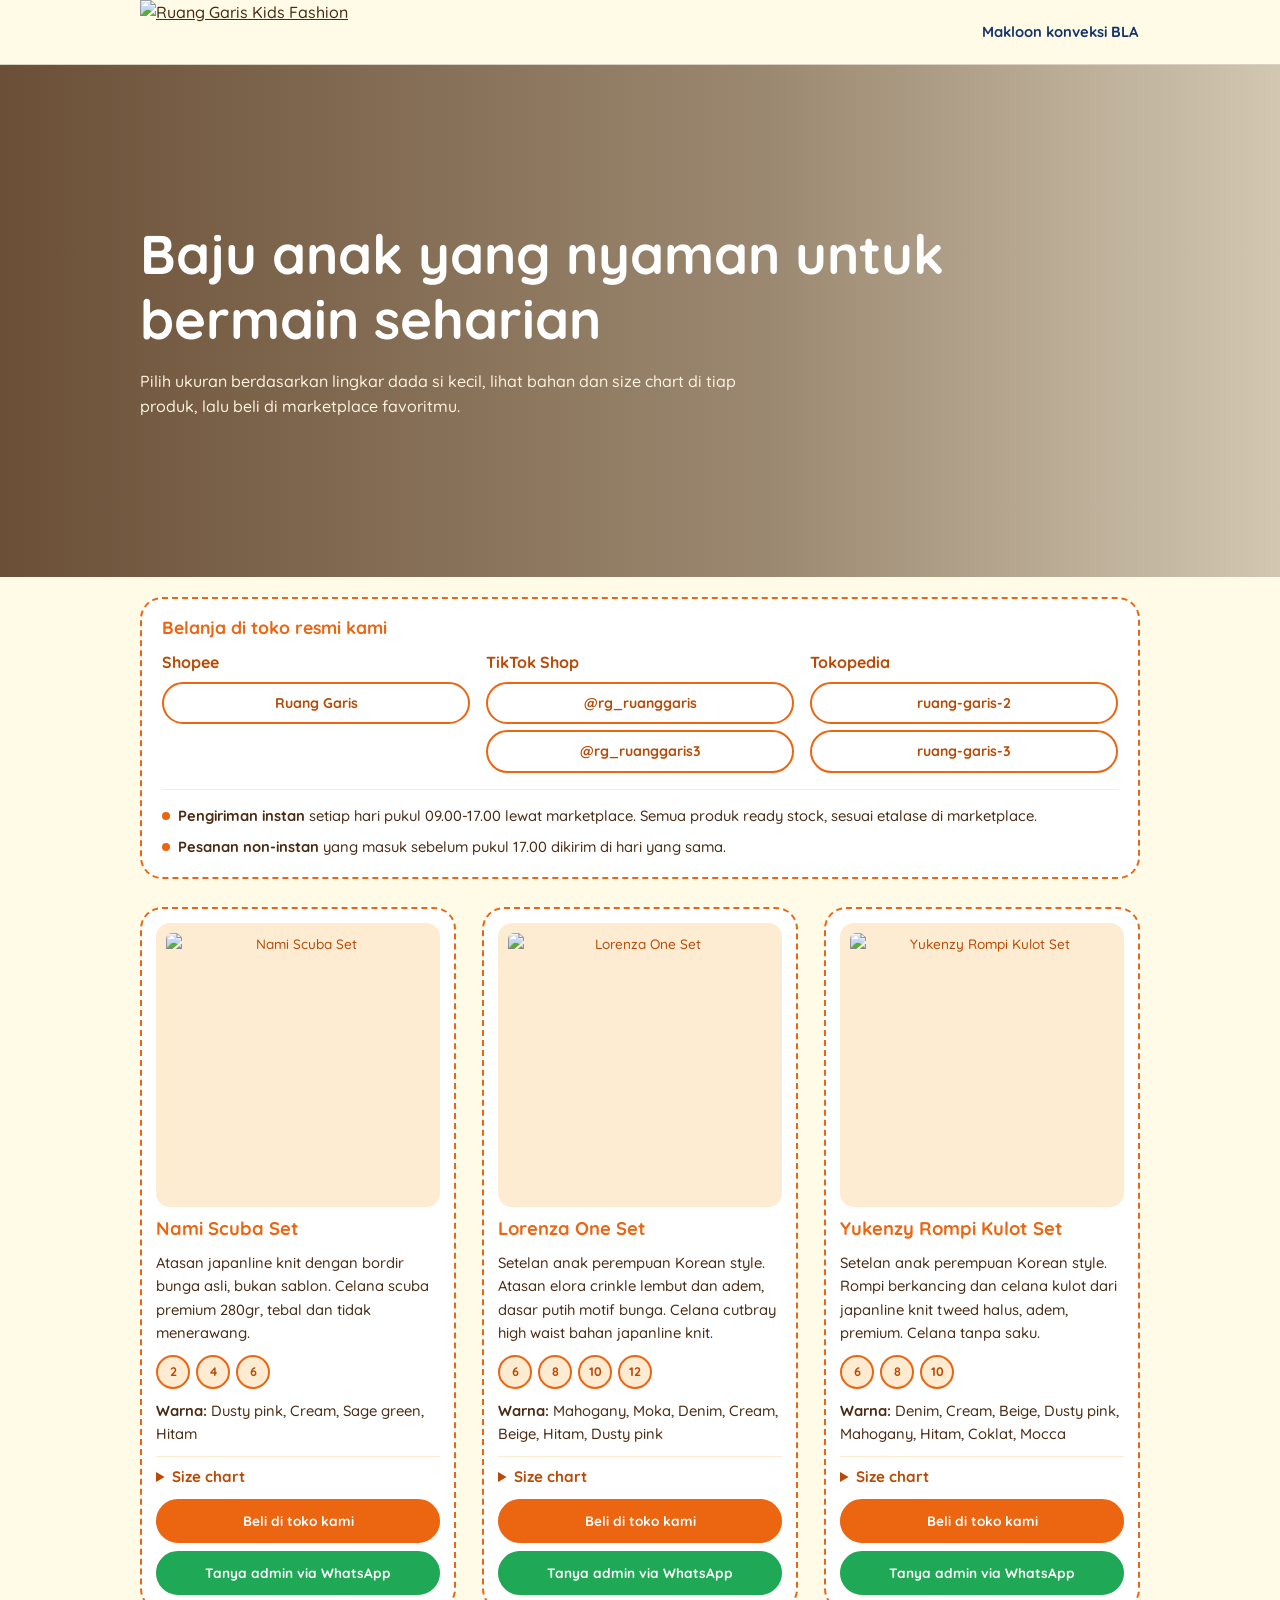
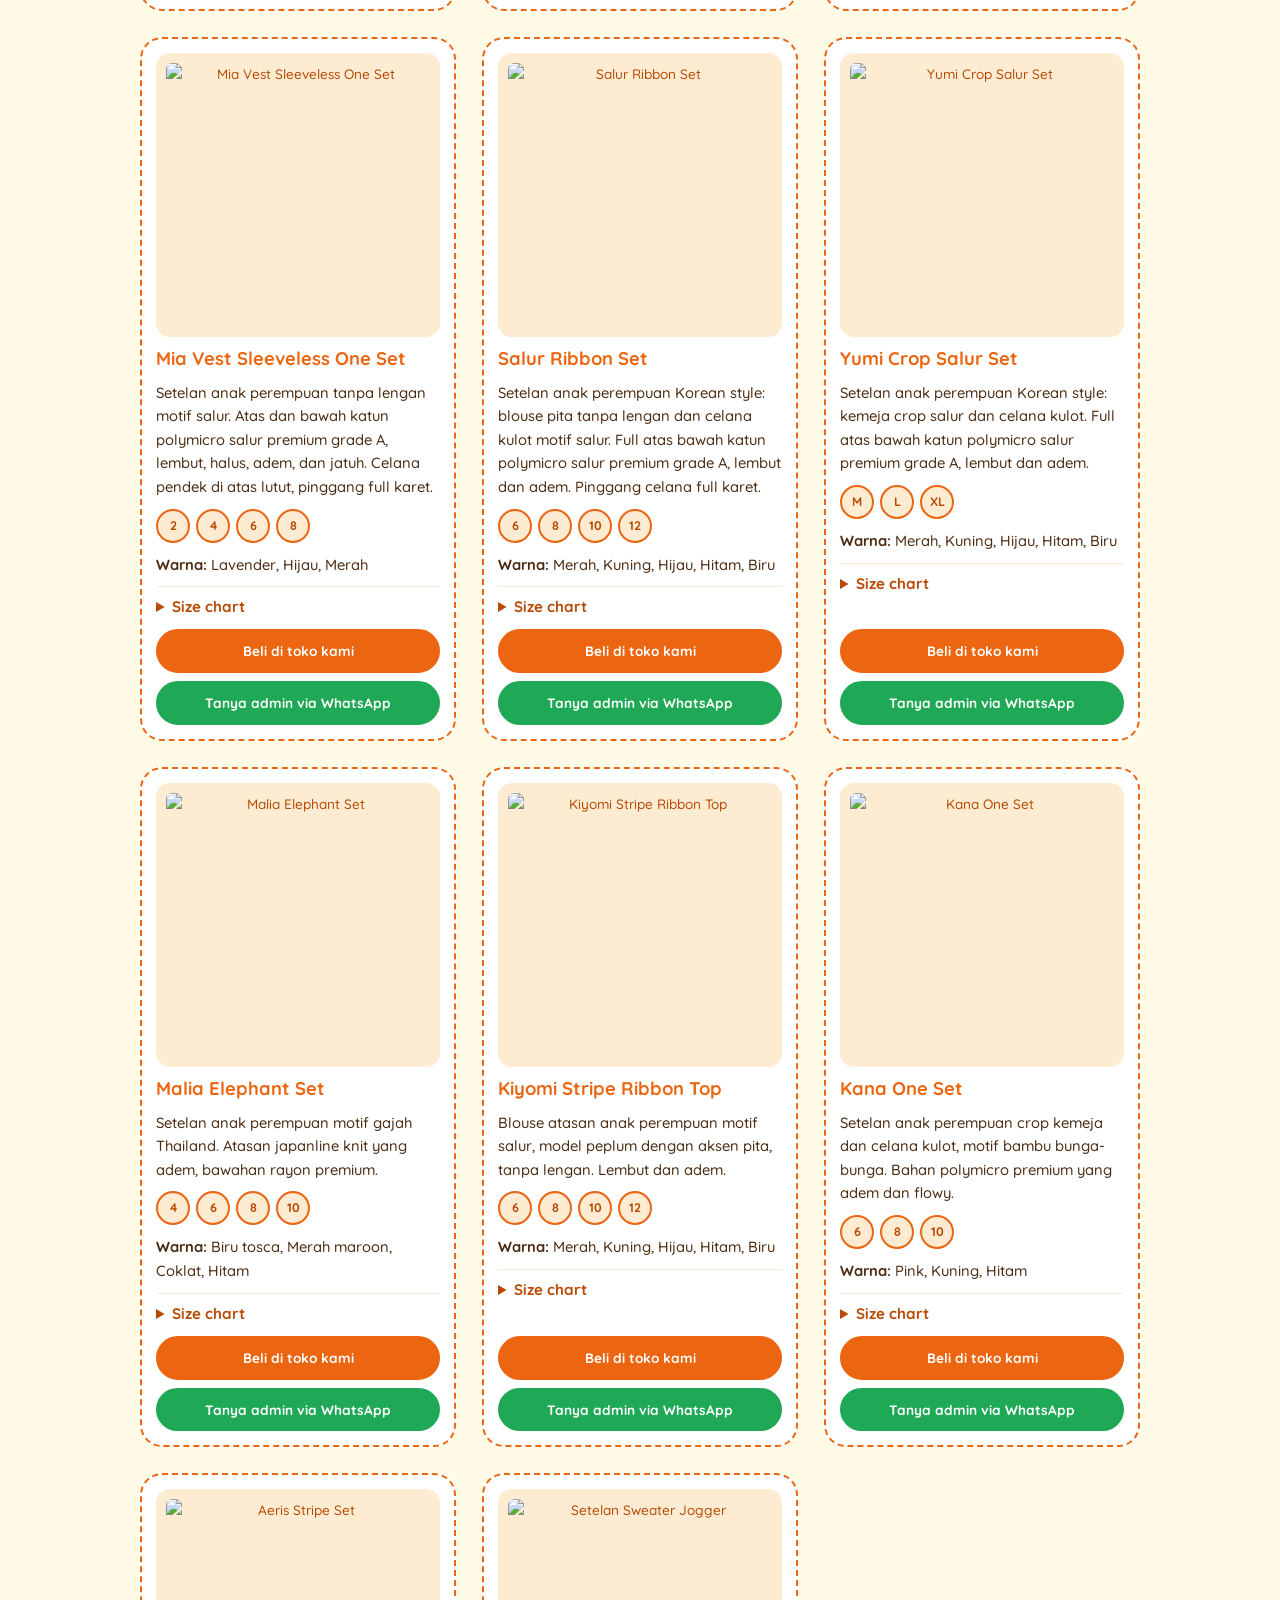
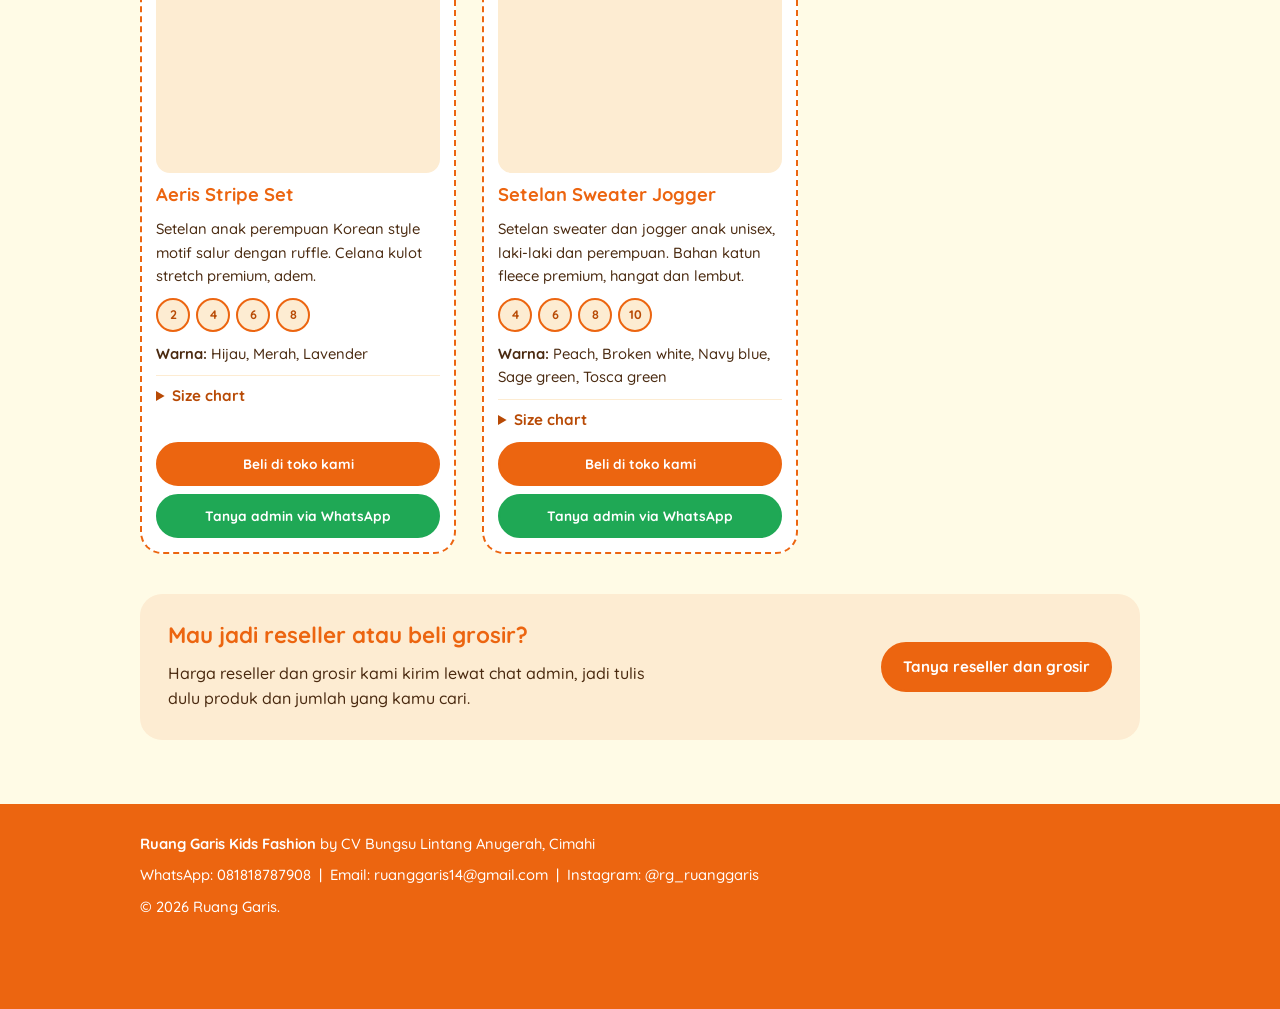
==== ruang-garis/index.html @ 7d9426df "ganti ruang-garis jadi index" ====
<!doctype html>
<html lang="id">
  <head>
    <meta charset="utf-8" />
    <meta name="viewport" content="width=device-width, initial-scale=1" />
    <script>
      document.documentElement.classList.add("js");
    </script>
    <title>Ruang Garis | Kids Fashion Cimahi</title>
    <meta
      name="description"
      content="Ruang Garis: baju anak yang nyaman dan lucu, diproduksi di konveksi sendiri di Cimahi. Beli di Shopee, TikTok Shop, dan Tokopedia."
    />
    <meta property="og:type" content="website" />
    <meta property="og:title" content="Ruang Garis | Kids Fashion Cimahi" />
    <meta
      property="og:description"
      content="Baju anak yang nyaman dan lucu, diproduksi di konveksi sendiri. Beli di Shopee, TikTok Shop, dan Tokopedia."
    />
    <meta
      property="og:image"
      content="https://GANTI-URL-SITUS/images/og-ruang-garis.jpg"
    />
    <meta
      property="og:url"
      content="https://GANTI-URL-SITUS/ruang-garis.html"
    />
    <meta name="twitter:card" content="summary_large_image" />
    <link rel="icon" href="images/logo-ruang-garis.png" type="image/png" />
    <link rel="preconnect" href="https://fonts.googleapis.com" />
    <link rel="preconnect" href="https://fonts.gstatic.com" crossorigin />
    <link
      href="https://fonts.googleapis.com/css2?family=Quicksand:wght@500;600;700&display=swap"
      rel="stylesheet"
    />
    <style>
      :root {
        --navy: #14346b;
        --line: #d9d2c4;
        --rg: #ec6510;
        --rgbg: #fffbe6;
      }
      * {
        box-sizing: border-box;
        margin: 0;
      }
      html {
        scroll-behavior: smooth;
      }
      body {
        font-family: "Quicksand", system-ui, sans-serif;
        font-weight: 500;
        color: #4a2a10;
        background: var(--rgbg);
        line-height: 1.6;
      }
      a {
        color: inherit;
      }
      .wrap {
        max-width: 1040px;
        margin: 0 auto;
        padding: 0 20px;
      }
      section {
        padding: 64px 0;
      }
      h2,
      h3 {
        line-height: 1.2;
        color: var(--navy);
      }
      h2 {
        font-size: clamp(1.5rem, 4vw, 2.1rem);
        font-weight: 800;
        margin-bottom: 12px;
      }
      h3 {
        font-size: 1.05rem;
        font-weight: 700;
      }
      p.lead {
        max-width: 60ch;
        color: #444;
      }
      .btn {
        display: inline-block;
        padding: 13px 22px;
        border-radius: 8px;
        font-weight: 700;
        text-decoration: none;
        border: 2px solid var(--rg);
        background: var(--rg);
        color: #fff;
      }
      .btn.alt {
        background: transparent;
        color: var(--navy);
        border-color: var(--navy);
      }
      .btn:focus-visible,
      a:focus-visible {
        outline: 3px solid var(--navy);
        outline-offset: 3px;
      }
      header {
        position: sticky;
        top: 0;
        z-index: 5;
        background: var(--rgbg);
        border-bottom: 1px solid var(--line);
      }
      header .wrap {
        display: flex;
        align-items: center;
        justify-content: space-between;
        gap: 12px;
        height: 64px;
      }
      header .brand {
        font-weight: 800;
        font-size: 1.2rem;
        color: var(--rg);
        text-decoration: none;
      }
      header .back {
        font-weight: 700;
        font-size: 0.92rem;
        color: var(--navy);
        text-decoration: none;
        position: relative;
        padding: 6px 2px;
        transition: color 0.2s;
      }
      header .back::after {
        content: "";
        position: absolute;
        left: 0;
        right: 0;
        bottom: 0;
        height: 3px;
        border-radius: 2px;
        background: var(--rg);
        transform: scaleX(0);
        transform-origin: left;
        transition: transform 0.2s;
      }
      header .back:hover,
      header .back:focus-visible {
        color: #b84a05;
      }
      header .back:hover::after,
      header .back:focus-visible::after {
        transform: scaleX(1);
      }
      header .back:active {
        color: var(--rg);
      }
      header img {
        height: 64px;
        display: block;
      }
      #ruang-garis h1 {
        color: var(--rg);
        font-size: clamp(2rem, 6vw, 3.4rem);
        font-weight: 800;
        line-height: 1.2;
        margin-bottom: 16px;
      }
      footer {
        background: var(--rg);
        color: #fff;
        padding: 28px 0 90px;
        font-size: 0.92rem;
      }
      footer a {
        color: #fff;
        text-decoration: none;
      }
      @media (prefers-reduced-motion: reduce) {
        html {
          scroll-behavior: auto;
        }
      }
      #ruang-garis {
        background: var(--rgbg);
        color: #4a2a10;
        font-family: "Quicksand", system-ui, sans-serif;
        font-weight: 500;
        --rgd: #b84a05;
        --soft: #fdecd2;
      }
      #ruang-garis h2 {
        color: var(--rg);
      }
      #ruang-garis .top {
        display: flex;
        align-items: center;
        gap: 20px;
        flex-wrap: wrap;
      }
      #ruang-garis .top img {
        height: 84px;
        border-radius: 12px;
      }
      #ruang-garis .lead {
        color: #4a2a10;
      }
      #ruang-garis .btn {
        border-radius: 999px;
        background: var(--rg);
        border-color: var(--rg);
        color: #fff;
        cursor: pointer;
        font-family: inherit;
        font-size: 0.95rem;
        padding: 11px 20px;
      }
      #ruang-garis .btn.alt {
        background: transparent;
        color: var(--rgd);
      }
      #ruang-garis .grid {
        display: grid;
        grid-template-columns: repeat(auto-fill, minmax(270px, 1fr));
        gap: 26px;
        padding: 28px 0 40px;
      }
      #ruang-garis .card {
        background: #fff;
        border: 2px dashed var(--rg);
        border-radius: 22px;
        padding: 14px;
        display: flex;
        flex-direction: column;
        gap: 10px;
      }
      #ruang-garis .ph {
        aspect-ratio: 1/1;
        border-radius: 14px;
        background: var(--soft);
        border: 0;
        display: grid;
        place-items: center;
        text-align: center;
        color: var(--rgd);
        font-size: 0.85rem;
        padding: 10px;
        overflow: hidden;
      }
      #ruang-garis .ph img {
        width: 100%;
        height: 100%;
        object-fit: cover;
        border-radius: 6px;
      }
      #ruang-garis .card h2 {
        font-size: 1.15rem;
        margin: 0;
        line-height: 1.3;
        font-weight: 700;
      }
      #ruang-garis .meta {
        font-size: 0.92rem;
      }
      #ruang-garis .chips {
        display: flex;
        gap: 6px;
        flex-wrap: wrap;
      }
      #ruang-garis .chips span {
        width: 34px;
        height: 34px;
        border-radius: 50%;
        background: var(--soft);
        border: 2px solid var(--rg);
        display: grid;
        place-items: center;
        font-size: 0.78rem;
        font-weight: 700;
        color: var(--rgd);
      }
      #ruang-garis details {
        border-top: 1px solid var(--soft);
        padding-top: 8px;
      }
      #ruang-garis summary {
        cursor: pointer;
        font-weight: 700;
        color: var(--rgd);
        font-size: 0.95rem;
      }
      #ruang-garis summary:focus-visible {
        outline: 3px solid var(--navy);
        outline-offset: 3px;
      }
      #ruang-garis table {
        width: 100%;
        border-collapse: collapse;
        margin-top: 8px;
        font-size: 0.88rem;
      }
      #ruang-garis th,
      #ruang-garis td {
        padding: 5px 6px;
        text-align: left;
        border-bottom: 1px solid var(--soft);
      }
      #ruang-garis th {
        color: var(--rgd);
      }
      #ruang-garis .tip {
        font-size: 0.82rem;
        margin-top: 6px;
      }
      #ruang-garis table {
        font-size: 0.78rem;
      }
      #ruang-garis th,
      #ruang-garis td {
        padding: 4px 3px;
      }
      #ruang-garis .szimg {
        width: 100%;
        height: auto;
        border-radius: 8px;
        margin-top: 8px;
        display: block;
      }
      #ruang-garis .buy {
        display: grid;
        grid-template-columns: 1fr 1fr;
        gap: 8px;
        margin-top: 10px;
      }
      #ruang-garis .buy .btn {
        text-align: center;
        padding: 9px 6px;
        font-size: 0.85rem;
      }
      #ruang-garis .buy .btn.wa-btn {
        grid-column: 1/-1;
        background: #1fa855;
        border-color: #1fa855;
        color: #fff;
      }
      #ruang-garis .card > details.b {
        border: 0;
        padding: 0;
        margin-top: auto;
      }
      #ruang-garis .card > details.b > summary {
        list-style: none;
        text-align: center;
        background: var(--rg);
        color: #fff;
        border-radius: 999px;
        padding: 11px;
        font-size: 1rem;
      }
      #ruang-garis .card > details.b > summary::-webkit-details-marker {
        display: none;
      }
      #ruang-garis .stores {
        background: #fff;
        border: 2px dashed var(--rg);
        border-radius: 22px;
        padding: 18px 20px;
        margin-top: 0;
        scroll-margin-top: 80px;
        animation: rise 0.7s 0.24s cubic-bezier(0.2, 0.7, 0.2, 1) both;
      }
      #ruang-garis .stores h3 {
        color: var(--rg);
        font-size: 1.1rem;
        margin-bottom: 12px;
      }
      #ruang-garis .storegrid {
        display: grid;
        grid-template-columns: repeat(auto-fit, minmax(200px, 1fr));
        gap: 16px;
      }
      #ruang-garis .store b {
        display: flex;
        align-items: center;
        gap: 8px;
        color: var(--rgd);
      }
      #ruang-garis .store img {
        height: 22px;
      }
      #ruang-garis .store a {
        display: block;
        margin-top: 6px;
        text-decoration: none;
        padding: 8px 12px;
        border: 2px solid var(--rg);
        border-radius: 999px;
        font-size: 0.88rem;
        font-weight: 700;
        color: var(--rgd);
        text-align: center;
      }
      #ruang-garis .ship {
        list-style: none;
        padding: 14px 0 0;
        margin: 16px 0 0;
        border-top: 1px solid var(--soft);
        display: grid;
        gap: 8px;
        font-size: 0.92rem;
      }
      #ruang-garis .ship li {
        padding-left: 16px;
        position: relative;
      }
      #ruang-garis .ship li::before {
        content: "";
        position: absolute;
        left: 0;
        top: 0.55em;
        width: 8px;
        height: 8px;
        border-radius: 50%;
        background: var(--rg);
      }
      #ruang-garis .buy {
        margin-top: auto;
      }
      #ruang-garis .reseller {
        background: var(--soft);
        border-radius: 22px;
        padding: 28px;
        display: flex;
        gap: 20px;
        align-items: center;
        justify-content: space-between;
        flex-wrap: wrap;
      }
      #ruang-garis .reseller h2 {
        font-size: 1.4rem;
      }
      #ruang-garis .reseller p {
        max-width: 50ch;
      }
      .js .reveal {
        opacity: 0;
        transform: translateY(26px);
        transition:
          opacity 0.65s ease,
          transform 0.65s cubic-bezier(0.2, 0.7, 0.2, 1);
      }
      .js .reveal.in {
        opacity: 1;
        transform: none;
      }
      @keyframes rise {
        from {
          opacity: 0;
          transform: translateY(22px);
        }
        to {
          opacity: 1;
          transform: none;
        }
      }
      @media (prefers-reduced-motion: reduce) {
        *,
        *::before,
        *::after {
          animation: none !important;
          transition: none !important;
        }
        .js .reveal {
          opacity: 1 !important;
          transform: none !important;
        }
      }
      /* ===== Animasi ===== */
      #ruang-garis h1,
      #ruang-garis .lead {
        animation: rise 0.7s cubic-bezier(0.2, 0.7, 0.2, 1) both;
      }
      #ruang-garis .lead {
        animation-delay: 0.12s;
      }
      #ruang-garis .card {
        transition:
          transform 0.25s ease,
          box-shadow 0.25s ease;
      }
      #ruang-garis .card:hover {
        transform: translateY(-6px) rotate(-0.6deg);
        box-shadow: 0 12px 24px rgba(236, 101, 16, 0.18);
      }
      #ruang-garis .ph img {
        transition: transform 0.4s ease;
      }
      #ruang-garis .card:hover .ph img {
        transform: scale(1.06);
      }
      #ruang-garis .chips span {
        transition: transform 0.2s ease;
      }
      #ruang-garis .chips span:hover {
        transform: scale(1.18) rotate(-6deg);
      }
      #ruang-garis .btn {
        transition:
          transform 0.2s ease,
          box-shadow 0.2s ease;
      }
      #ruang-garis .btn:hover {
        transform: translateY(-2px);
        box-shadow: 0 6px 14px rgba(236, 101, 16, 0.25);
      }
      #ruang-garis .store a {
        transition:
          background 0.2s,
          color 0.2s,
          transform 0.2s;
      }
      #ruang-garis .store a:hover {
        background: var(--rgd);
        border-color: var(--rgd);
        color: #fff;
        transform: translateY(-2px);
      }
      /* ===== Hero dengan foto latar ===== */
      .rg-hero {
        position: relative;
        isolation: isolate;
        display: flex;
        align-items: center;
        min-height: clamp(340px, 40vw, 600px);
        padding: 72px 0;
        background: url("images/hero-3.jpg") center 40% / cover no-repeat;
      }
      .rg-hero .wrap {
        width: 100%;
      }
      .rg-hero::before {
        content: "";
        position: absolute;
        inset: 0;
        z-index: -1;
        background: linear-gradient(
          90deg,
          rgba(74, 42, 16, 0.82) 0%,
          rgba(74, 42, 16, 0.55) 60%,
          rgba(74, 42, 16, 0.25) 100%
        );
      }
      .rg-hero h1 {
        color: #fff;
        font-size: clamp(2rem, 6vw, 3.4rem);
        font-weight: 800;
        line-height: 1.2;
        margin-bottom: 16px;
        animation: rise 0.7s cubic-bezier(0.2, 0.7, 0.2, 1) both;
      }
      .rg-hero .lead {
        color: #fff2e0;
        animation: rise 0.7s 0.12s cubic-bezier(0.2, 0.7, 0.2, 1) both;
      }
      #ruang-garis {
        padding-top: 20px;
      }
      .deco {
        z-index: 1;
      }
      @media (max-width: 700px) {
        .rg-hero {
          min-height: 300px;
          padding: 56px 0;
        }
        .rg-hero::before {
          background: rgba(74, 42, 16, 0.68);
        }
      }
    </style>
  </head>
  <body>
    <header>
      <div class="wrap">
        <a href="#top"
          ><img
            src="images/logo-ruang-garis.png"
            alt="Ruang Garis Kids Fashion"
        /></a>
        <a class="back" href="index.html">Makloon konveksi BLA</a>
      </div>
    </header>

    <main id="top">
      <section class="rg-hero">
        <div class="wrap">
          <h1>Baju anak yang nyaman untuk bermain seharian</h1>
          <p class="lead">
            Pilih ukuran berdasarkan lingkar dada si kecil, lihat bahan dan size
            chart di tiap produk, lalu beli di marketplace favoritmu.
          </p>
        </div>
      </section>
      <section id="ruang-garis">
        <div class="wrap">
          <div class="stores" id="toko">
            <h3>Belanja di toko resmi kami</h3>
            <div class="storegrid" id="storegrid"></div>
            <ul class="ship">
              <li>
                <b>Pengiriman instan</b> setiap hari pukul 09.00-17.00 lewat
                marketplace. Semua produk ready stock, sesuai etalase di
                marketplace.
              </li>
              <li>
                <b>Pesanan non-instan</b> yang masuk sebelum pukul 17.00 dikirim
                di hari yang sama.
              </li>
            </ul>
          </div>
          <div class="grid" id="grid"></div>
          <div class="reseller">
            <div>
              <h2>Mau jadi reseller atau beli grosir?</h2>
              <p>
                Harga reseller dan grosir kami kirim lewat chat admin, jadi
                tulis dulu produk dan jumlah yang kamu cari.
              </p>
            </div>
            <a class="btn" data-wa="reseller" href="#"
              >Tanya reseller dan grosir</a
            >
          </div>
        </div>
      </section>
    </main>

    <footer>
      <div class="wrap">
        <p>
          <b>Ruang Garis Kids Fashion</b> by CV Bungsu Lintang Anugerah, Cimahi
        </p>
        <p style="margin-top: 8px">
          WhatsApp: <a data-wa="rg" href="#">081818787908</a> &nbsp;|&nbsp;
          Email:
          <a href="mailto:ruanggaris14@gmail.com">ruanggaris14@gmail.com</a>
          &nbsp;|&nbsp; Instagram:
          <a href="http://instagram.com/rg_ruanggaris">@rg_ruanggaris</a>
        </p>
        <p style="margin-top: 8px">&copy; 2026 Ruang Garis.</p>
      </div>
    </footer>

    <script>
      /* ===== PENGATURAN: ubah di sini saja ===== */
      var NOMOR = "6281818787908";
      var PESAN = {
        rg: "Halo admin Ruang Garis, saya mau tanya produk.\nNama produk: \nUkuran / usia anak: ",
        reseller:
          "Halo admin Ruang Garis, saya tertarik jadi reseller / beli grosir.\nProduk yang dicari: \nPerkiraan jumlah: ",
      };
      var PLATFORM = [
        /* urutan tombol beli; label boleh diganti */ ["shopee", "Shopee"],
        ["tiktok1", "TikTok 1"],
        ["tiktok2", "TikTok 2"],
        ["tokopedia1", "Tokopedia 1"],
        ["tokopedia2", "Tokopedia 2"],
      ];
      var TOKO = {
        /* link toko, dipakai kalau link produk kosong */
        shopee: "https://shopee.co.id/ruanggaris",
        tiktok1: "https://www.tiktok.com/@rg_ruanggaris",
        tiktok2: "https://www.tiktok.com/@rg_ruanggaris3",
        tokopedia1: "https://www.tokopedia.com/ruang-garis-2",
        tokopedia2: "https://www.tokopedia.com/ruang-garis-3",
      };

      /* Size chart contoh. Ganti XX dengan ukuran asli. Satu produk bisa punya size chart sendiri. */
      var H_SET = ["Size", "L. Dada", "P. Badan", "P. Celana", "Est. Usia"];
      var H_ATAS = ["Size", "L. Dada", "P. Badan", "Est. Usia"];
      var H_SWEATER = ["Size", "L. Dada", "P. Badan"];
      var H_JOGER = ["Size", "L. Pinggang", "P. Celana"];
      /* Satuan cm. Tanda CEK = angka perlu dicocokkan lagi dengan gambar size chart asli. */
      var C = {
        salur: {
          head: H_SET,
          rows: [
            ["6", 72, 46, 65, "5-6 th"],
            ["8", 84, 51, 69, "7-8 th"],
            ["10", 87, 52, 70, "9-10 th"],
            ["12", 90, 54, 72, "11-12 th"],
          ],
        },
        kiyomi: {
          head: H_ATAS,
          rows: [
            ["6", 68, 45, "5-6 th"],
            ["8", 80, 50, "7-8 th"],
            ["10", 84, 55, "9-10 th"],
            ["12", 88, 58, "11-12 th"],
          ],
        },
        aeris: {
          head: H_SET,
          rows: [
            ["2", 58, 39, 45, "2-3 th"],
            ["4", 64, 43, 48, "3-4 th"],
            ["6", 72, 47, 54, "5-6 th"],
            ["8", 72, 51, 78, "7-8 th"],
          ],
        } /* CEK size 8 */,
        lorenza: {
          head: H_SET,
          rows: [
            ["6", 74, 38, 64, "5-6 th"],
            ["8", 76, 41, 66, "7-8 th"],
            ["10", 78, 43, 68, "9-10 th"],
            ["12", 80, 47, 70, "11-12 th"],
          ],
        },
        malia: {
          head: H_SET,
          rows: [
            ["4", 58, 26, 52, "3-4 th"],
            ["6", 62, 30, 58, "4-6 th"],
            ["8", 66, 34, 70, "7-8 th"],
            ["10", 70, 35, 73, "9-10 th"],
          ],
        },
        mia: {
          head: H_SET,
          rows: [
            ["2", 68, 39, 23, "2-3 th"],
            ["4", 70, 40, 24, "3-4 th"],
            ["6", 74, 42, 25, "4-6 th"],
            ["8", 78, 44, 26, "7-8 th"],
          ],
        },
        nami: {
          head: H_SET,
          rows: [
            ["2", 32, 40, 30, "2-3 th"],
            ["4", 34, 44, 33, "3-4 th"],
            ["6", 36, 48, 36, "5-6 th"],
          ],
        } /* CEK: lebar dada atau lingkar? */,
        yukenzy: {
          head: H_SET,
          rows: [
            ["6", 70, 41, 59, "5-6 th"],
            ["8", 80, 51, 71, "7-8 th"],
            ["10", 86, 53, 75, "9-10 th"],
          ],
        },
        yumi: {
          head: H_SET,
          rows: [
            ["M", 35, 36, 55, "5-6 th"],
            ["L", 38, 40, 60, "7-8 th"],
            ["XL", 40, 42, 65, "9-10 th"],
          ],
        } /* CEK: lebar dada atau lingkar? */,
        kana: {
          head: H_SET,
          rows: [
            ["6", 66, 30, 57, "5-6 th"],
            ["8", 72, 35, 71, "7-8 th"],
            ["10", 74, 36, 74, "9-10 th"],
          ],
        },
        sweater: {
          head: H_SWEATER,
          rows: [
            ["4", 80, 48],
            ["6", 85, 50],
            ["8", 91, 54],
            ["10", 94, 58],
          ],
        },
        joger: {
          head: H_JOGER,
          rows: [
            ["4", 46, 59],
            ["6", 50, 63],
            ["8", 54, 67],
            ["10", 59, 73],
          ],
        },
      };

      /* ===== DAFTAR PRODUK: tambah/hapus blok {…} ===== */
      var PRODUK = [
        {
          nama: "Nami Scuba Set",
          bahan:
            "Atasan japanline knit dengan bordir bunga asli, bukan sablon. Celana scuba premium 280gr, tebal dan tidak menerawang.",
          warna: ["Dusty pink", "Cream", "Sage green", "Hitam"],
          chart: C.nami,
          foto: "images/katalog/nami.jpg",
          link: {},
        },
        {
          nama: "Lorenza One Set",
          bahan:
            "Setelan anak perempuan Korean style. Atasan elora crinkle lembut dan adem, dasar putih motif bunga. Celana cutbray high waist bahan japanline knit.",
          warna: [
            "Mahogany",
            "Moka",
            "Denim",
            "Cream",
            "Beige",
            "Hitam",
            "Dusty pink",
          ],
          chart: C.lorenza,
          foto: "images/katalog/lorenza.jpg",
          link: {},
        },
        {
          nama: "Yukenzy Rompi Kulot Set",
          bahan:
            "Setelan anak perempuan Korean style. Rompi berkancing dan celana kulot dari japanline knit tweed halus, adem, premium. Celana tanpa saku.",
          warna: [
            "Denim",
            "Cream",
            "Beige",
            "Dusty pink",
            "Mahogany",
            "Hitam",
            "Coklat",
            "Mocca",
          ],
          chart: C.yukenzy,
          foto: "images/katalog/yukenzy.jpg",
          link: {},
        },
        {
          nama: "Mia Vest Sleeveless One Set",
          bahan:
            "Setelan anak perempuan tanpa lengan motif salur. Atas dan bawah katun polymicro salur premium grade A, lembut, halus, adem, dan jatuh. Celana pendek di atas lutut, pinggang full karet.",
          warna: ["Lavender", "Hijau", "Merah"],
          chart: C.mia,
          foto: "images/katalog/mia.jpg",
          link: {},
        },
        {
          nama: "Salur Ribbon Set",
          bahan:
            "Setelan anak perempuan Korean style: blouse pita tanpa lengan dan celana kulot motif salur. Full atas bawah katun polymicro salur premium grade A, lembut dan adem. Pinggang celana full karet.",
          warna: ["Merah", "Kuning", "Hijau", "Hitam", "Biru"],
          chart: C.salur,
          foto: "images/katalog/salurribbonset.jpg",
          link: {},
        },
        {
          nama: "Yumi Crop Salur Set",
          bahan:
            "Setelan anak perempuan Korean style: kemeja crop salur dan celana kulot. Full atas bawah katun polymicro salur premium grade A, lembut dan adem.",
          warna: ["Merah", "Kuning", "Hijau", "Hitam", "Biru"],
          chart: C.yumi,
          foto: "images/katalog/yumi.jpg",
          link: {},
        },
        {
          nama: "Malia Elephant Set",
          bahan:
            "Setelan anak perempuan motif gajah Thailand. Atasan japanline knit yang adem, bawahan rayon premium.",
          warna: ["Biru tosca", "Merah maroon", "Coklat", "Hitam"],
          chart: C.malia,
          foto: "images/katalog/malia.jpg",
          link: {},
        },
        {
          nama: "Kiyomi Stripe Ribbon Top",
          bahan:
            "Blouse atasan anak perempuan motif salur, model peplum dengan aksen pita, tanpa lengan. Lembut dan adem.",
          warna: ["Merah", "Kuning", "Hijau", "Hitam", "Biru"],
          chart: C.kiyomi,
          foto: "images/katalog/kiyomi.jpg",
          link: {},
        },
        {
          nama: "Kana One Set",
          bahan:
            "Setelan anak perempuan crop kemeja dan celana kulot, motif bambu bunga-bunga. Bahan polymicro premium yang adem dan flowy.",
          warna: ["Pink", "Kuning", "Hitam"],
          chart: C.kana,
          foto: "images/katalog/kana.jpg",
          link: {},
        },
        {
          nama: "Aeris Stripe Set",
          bahan:
            "Setelan anak perempuan Korean style motif salur dengan ruffle. Celana kulot stretch premium, adem.",
          warna: ["Hijau", "Merah", "Lavender"],
          chart: C.aeris,
          foto: "images/katalog/aeris.jpg",
          link: {},
        },
        {
          nama: "Setelan Sweater Jogger",
          bahan:
            "Setelan sweater dan jogger anak unisex, laki-laki dan perempuan. Bahan katun fleece premium, hangat dan lembut.",
          warna: [
            "Peach",
            "Broken white",
            "Navy blue",
            "Sage green",
            "Tosca green",
          ],
          charts: [
            Object.assign({ judul: "Sweater" }, C.sweater),
            Object.assign({ judul: "Joger" }, C.joger),
          ],
          foto: "images/katalog/sweater.jpg",
          link: {},
        },
        /* Contoh isian lain: warna:["A","B"], foto:"images/nama.jpg", chartImg:"images/size-nama.jpg" (kalau pakai gambar, chart tidak wajib), link:{shopee:"https://..."} */
      ];
      /* ========================================= */

      function waUrl(k) {
        return (
          "https://wa.me/" + NOMOR + "?text=" + encodeURIComponent(PESAN[k])
        );
      }
      function esc(s) {
        return String(s).replace(/[&<>"]/g, function (c) {
          return { "&": "&amp;", "<": "&lt;", ">": "&gt;", '"': "&quot;" }[c];
        });
      }
      function tabel(c) {
        return (
          "<table><tr>" +
          c.head
            .map(function (h) {
              return "<th>" + esc(h) + "</th>";
            })
            .join("") +
          "</tr>" +
          c.rows
            .map(function (r) {
              return (
                "<tr>" +
                r
                  .map(function (x) {
                    return "<td>" + esc(x) + "</td>";
                  })
                  .join("") +
                "</tr>"
              );
            })
            .join("") +
          "</table>"
        );
      }
      var html = PRODUK.map(function (p) {
        var foto = p.foto
          ? '<img src="' +
            esc(p.foto) +
            '" alt="' +
            esc(p.nama) +
            '" loading="lazy">'
          : "Foto " + esc(p.nama);
        var cc = p.chart || (p.charts && p.charts[0]);
        var uk =
          p.ukuran ||
          (cc
            ? cc.rows.map(function (r) {
                return r[0];
              })
            : []);
        var chips = uk
          .map(function (u) {
            return "<span>" + esc(u) + "</span>";
          })
          .join("");
        var warna =
          p.warna && p.warna.length
            ? '<p class="meta"><b>Warna:</b> ' +
              p.warna.map(esc).join(", ") +
              "</p>"
            : "";
        var chartHtml = p.chartImg
          ? '<img class="szimg" src="' +
            esc(p.chartImg) +
            '" alt="Size chart ' +
            esc(p.nama) +
            '" loading="lazy">'
          : p.charts
            ? p.charts
                .map(function (c) {
                  return (
                    '<p class="tip"><b>' + esc(c.judul) + "</b></p>" + tabel(c)
                  );
                })
                .join("")
            : tabel(p.chart);
        var tombol = PLATFORM.map(function (pl) {
          var u = p.link[pl[0]];
          return u
            ? '<a class="btn alt" target="_blank" rel="noopener" href="' +
                esc(u) +
                '">' +
                esc(pl[1]) +
                "</a>"
            : "";
        }).join("");
        if (!tombol)
          tombol =
            '<a class="btn" href="#toko" style="grid-column:1/-1">Beli di toko kami</a>';
        tombol +=
          '<a class="btn wa-btn" target="_blank" rel="noopener" href="' +
          waUrl("rg") +
          '">Tanya admin via WhatsApp</a>';
        return (
          '<article class="card">' +
          '<div class="ph">' +
          foto +
          "</div>" +
          "<h2>" +
          esc(p.nama) +
          "</h2>" +
          '<p class="meta">' +
          esc(p.bahan) +
          "</p>" +
          '<div class="chips" aria-label="Ukuran tersedia">' +
          chips +
          "</div>" +
          warna +
          "<details><summary>Size chart</summary>" +
          chartHtml +
          '<p class="tip">Semua ukuran dalam cm. Usia hanya perkiraan. Ukur lingkar dada anak, lalu pilih ukuran yang sama atau sedikit lebih besar.</p></details>' +
          '<div class="buy">' +
          tombol +
          "</div>" +
          "</article>"
        );
      }).join("");
      document.getElementById("grid").innerHTML = html;

      /* Strip toko di atas katalog. Logo opsional: taruh images/shopee.jpg, tiktok.png, tokopedia.png */
      var GRUP = [
        ["Shopee", "shopee", ["shopee"]],
        ["TikTok Shop", "tiktok", ["tiktok1", "tiktok2"]],
        ["Tokopedia", "tokopedia", ["tokopedia1", "tokopedia2"]],
      ];
      var NAMA = {
        shopee: "Ruang Garis",
        tiktok1: "@rg_ruanggaris",
        tiktok2: "@rg_ruanggaris3",
        tokopedia1: "ruang-garis-2",
        tokopedia2: "ruang-garis-3",
      };
      document.getElementById("storegrid").innerHTML = GRUP.map(function (g) {
        return (
          '<div class="store"><b><img src="images/' +
          g[1] +
          '.png" alt="" onerror="this.remove()">' +
          g[0] +
          "</b>" +
          g[2]
            .map(function (k) {
              return (
                '<a target="_blank" rel="noopener" href="' +
                esc(TOKO[k]) +
                '">' +
                esc(NAMA[k]) +
                "</a>"
              );
            })
            .join("") +
          "</div>"
        );
      }).join("");

      document.querySelectorAll("[data-wa]").forEach(function (el) {
        el.href = waUrl(el.dataset.wa);
        el.target = "_blank";
        el.rel = "noopener";
      });
      /* ===== Animasi muncul saat di-scroll ===== */
      (function () {
        var sel = "#ruang-garis .card, #ruang-garis .reseller";
        if (!("IntersectionObserver" in window)) return;
        var io = new IntersectionObserver(
          function (entries) {
            entries.forEach(function (e) {
              if (!e.isIntersecting) return;
              var el = e.target;
              el.classList.add("in");
              io.unobserve(el);
              setTimeout(function () {
                el.classList.remove("reveal", "in");
                el.style.transitionDelay = "";
              }, 1200);
            });
          },
          { threshold: 0.12 },
        );
        document.querySelectorAll(sel).forEach(function (el, i) {
          el.classList.add("reveal");
          el.style.transitionDelay = (i % 3) * 90 + "ms";
          io.observe(el);
        });
      })();
    </script>
  </body>
</html>
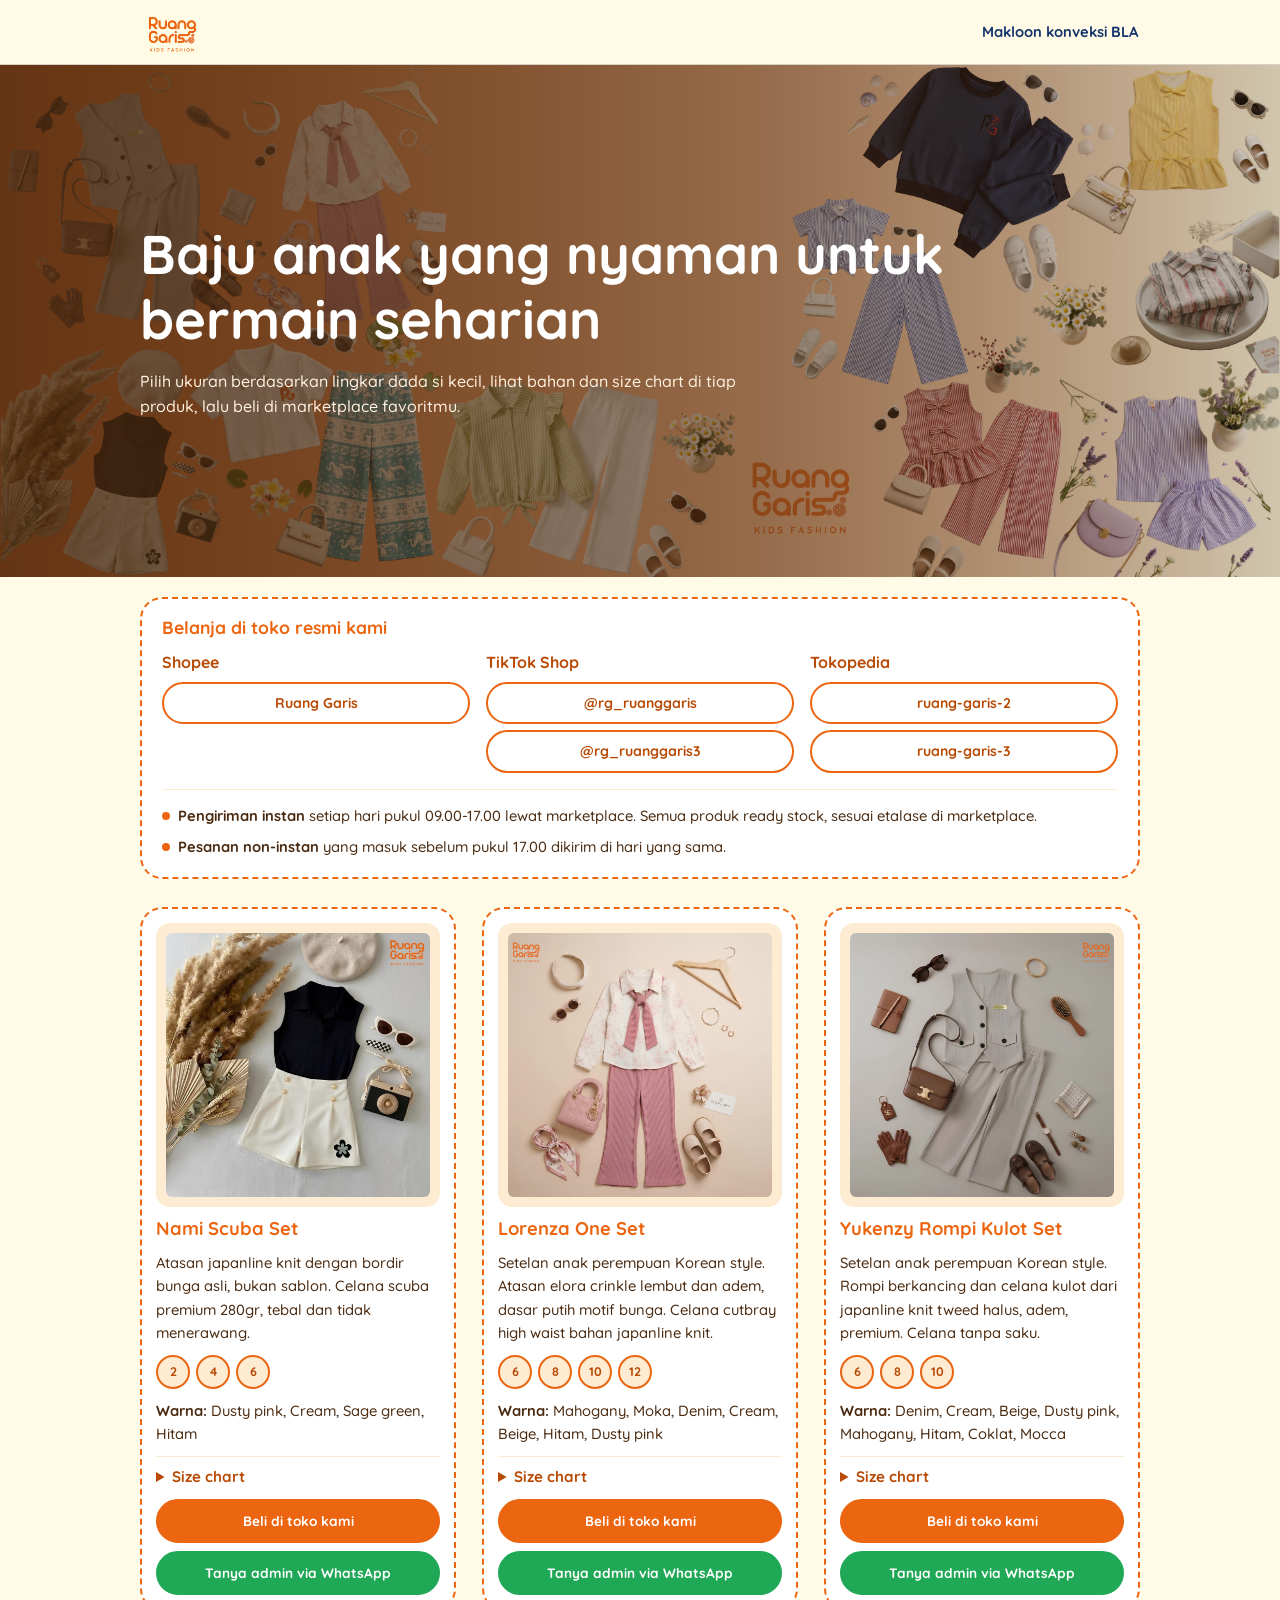
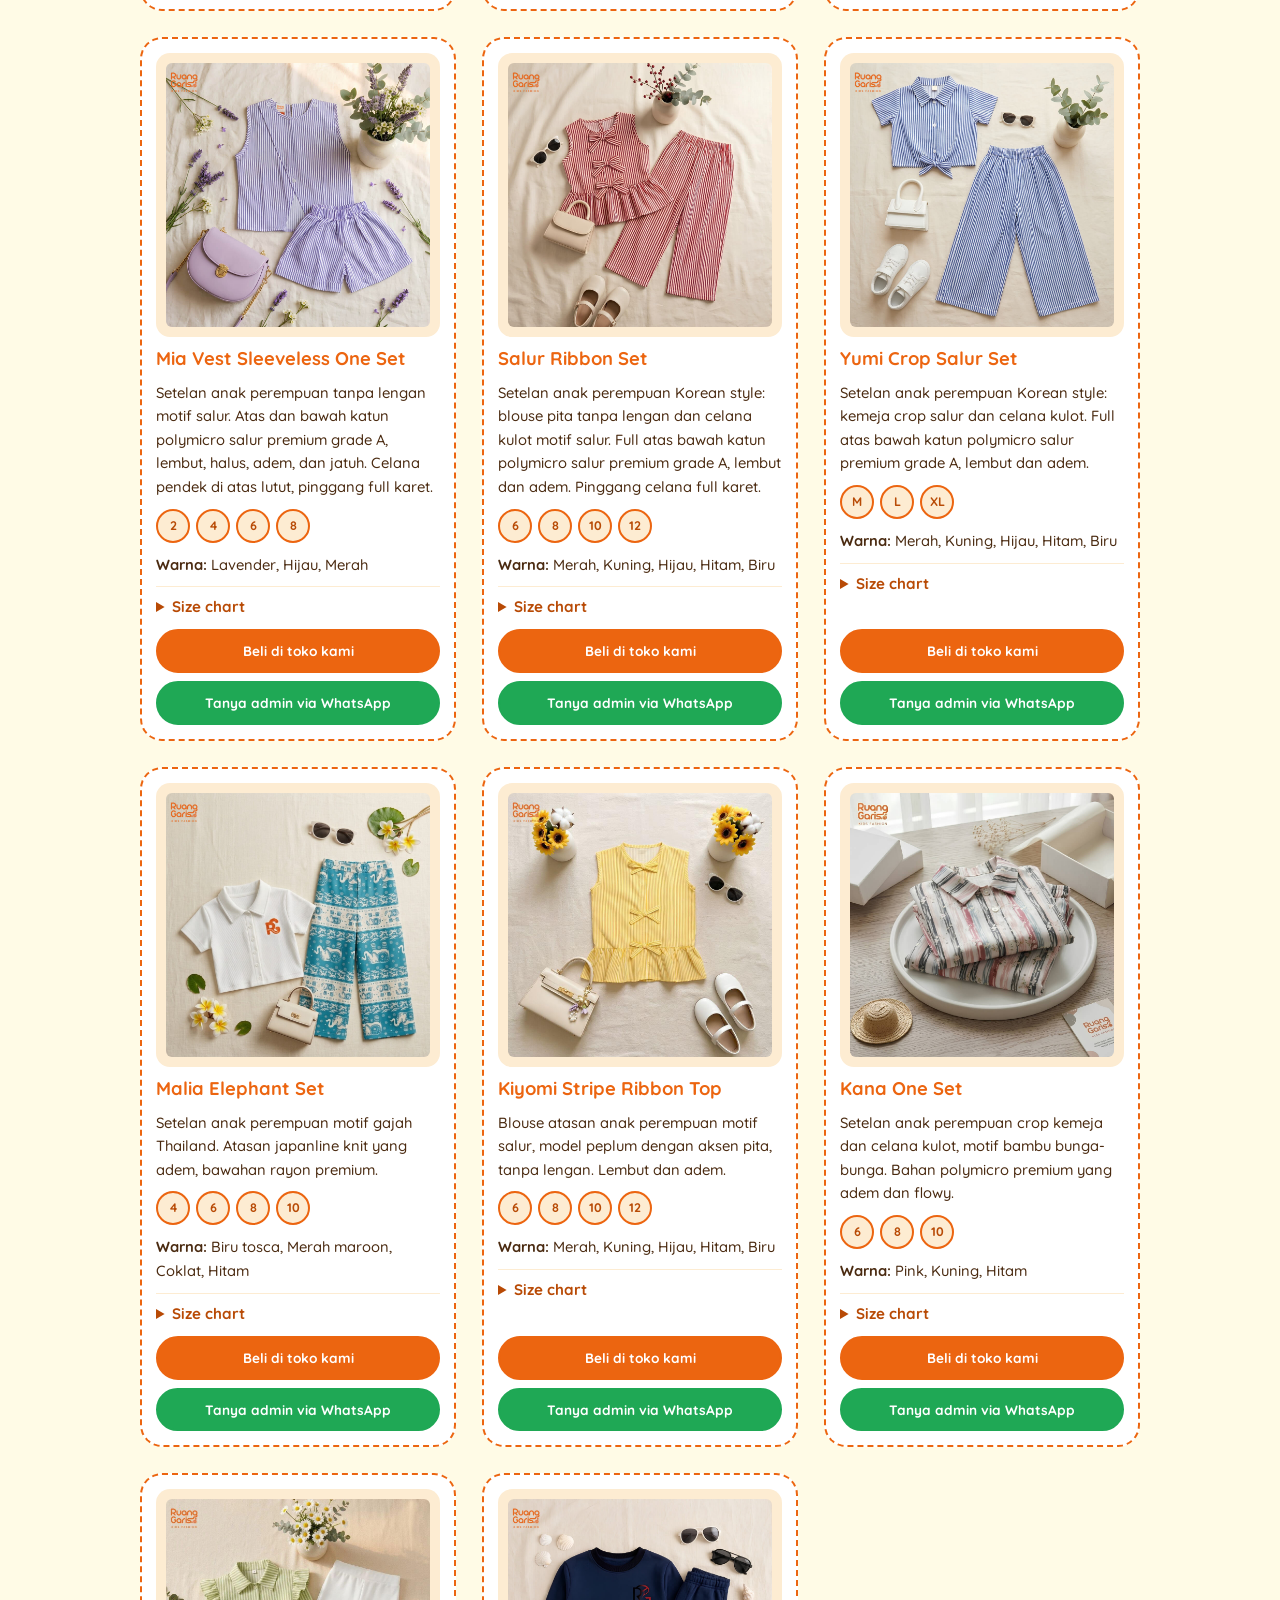
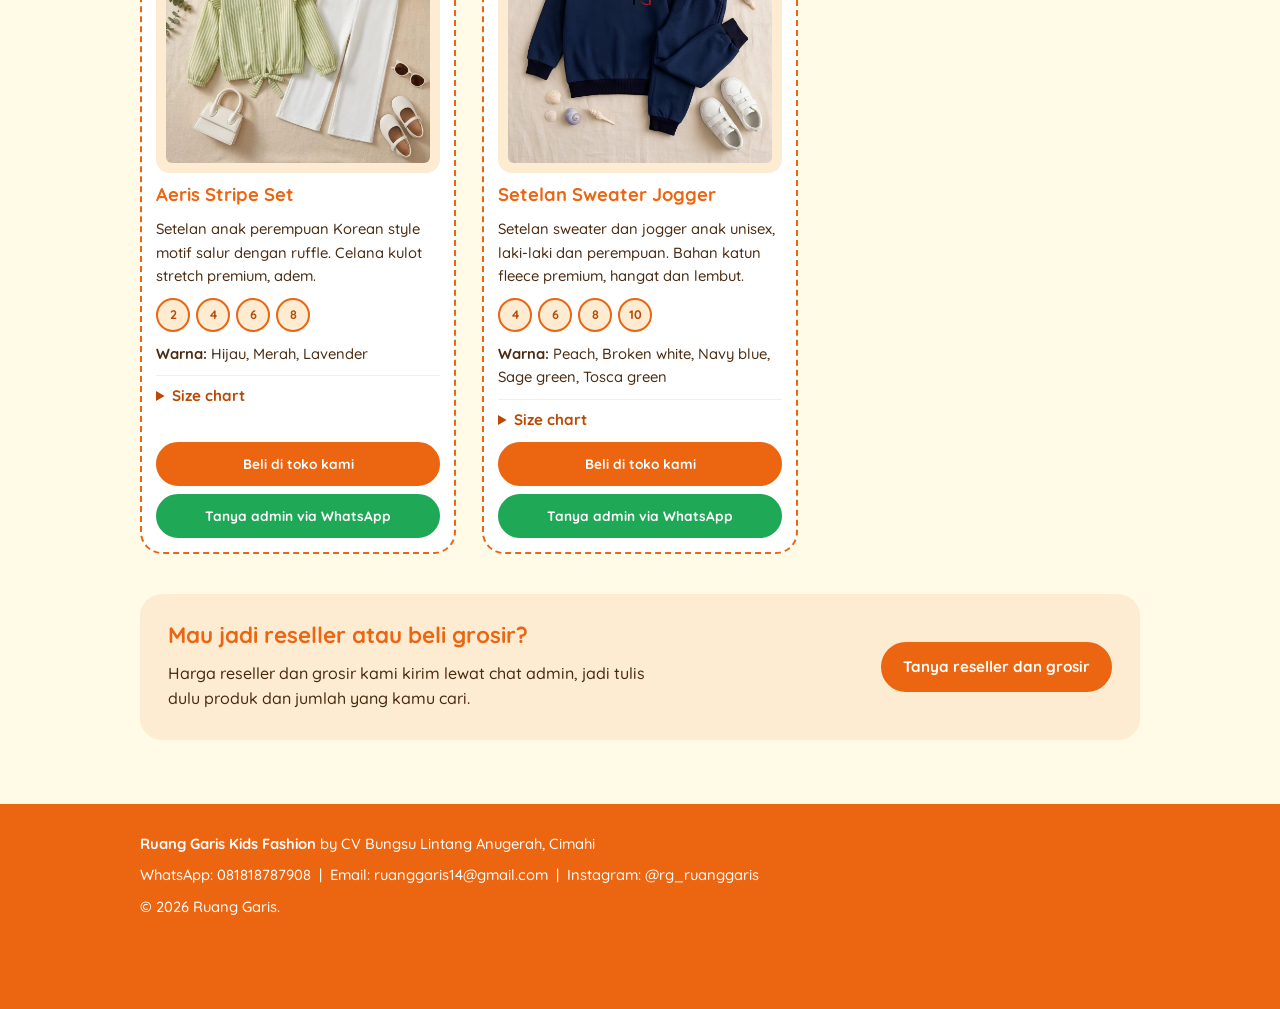
==== commit 5be98bf2: "update link rg" ====
--- a/ruang-garis/index.html
+++ b/ruang-garis/index.html
@@ -21,12 +21,9 @@
       property="og:image"
       content="https://GANTI-URL-SITUS/images/og-ruang-garis.jpg"
     />
-    <meta
-      property="og:url"
-      content="https://GANTI-URL-SITUS/ruang-garis.html"
-    />
+    <meta property="og:url" content="https://GANTI-URL-SITUS/ruang-garis/" />
     <meta name="twitter:card" content="summary_large_image" />
-    <link rel="icon" href="images/logo-ruang-garis.png" type="image/png" />
+    <link rel="icon" href="/images/logo-ruang-garis.png" type="image/png" />
     <link rel="preconnect" href="https://fonts.googleapis.com" />
     <link rel="preconnect" href="https://fonts.gstatic.com" crossorigin />
     <link
@@ -534,7 +531,7 @@
         align-items: center;
         min-height: clamp(340px, 40vw, 600px);
         padding: 72px 0;
-        background: url("images/hero-3.jpg") center 40% / cover no-repeat;
+        background: url("/images/hero-3.jpg") center 40% / cover no-repeat;
       }
       .rg-hero .wrap {
         width: 100%;
@@ -585,7 +582,7 @@
       <div class="wrap">
         <a href="#top"
           ><img
-            src="images/logo-ruang-garis.png"
+            src="/images/logo-ruang-garis.png"
             alt="Ruang Garis Kids Fashion"
         /></a>
         <a class="back" href="index.html">Makloon konveksi BLA</a>
@@ -797,7 +794,7 @@
             "Atasan japanline knit dengan bordir bunga asli, bukan sablon. Celana scuba premium 280gr, tebal dan tidak menerawang.",
           warna: ["Dusty pink", "Cream", "Sage green", "Hitam"],
           chart: C.nami,
-          foto: "images/katalog/nami.jpg",
+          foto: "/images/katalog/nami.jpg",
           link: {},
         },
         {
@@ -814,7 +811,7 @@
             "Dusty pink",
           ],
           chart: C.lorenza,
-          foto: "images/katalog/lorenza.jpg",
+          foto: "/images/katalog/lorenza.jpg",
           link: {},
         },
         {
@@ -832,8 +829,8 @@
             "Mocca",
           ],
           chart: C.yukenzy,
-          foto: "images/katalog/yukenzy.jpg",
-          link: {},
+          foto: "/images/katalog/yukenzy.jpg",
+          link: "ruang-garis",
         },
         {
           nama: "Mia Vest Sleeveless One Set",
@@ -841,7 +838,7 @@
             "Setelan anak perempuan tanpa lengan motif salur. Atas dan bawah katun polymicro salur premium grade A, lembut, halus, adem, dan jatuh. Celana pendek di atas lutut, pinggang full karet.",
           warna: ["Lavender", "Hijau", "Merah"],
           chart: C.mia,
-          foto: "images/katalog/mia.jpg",
+          foto: "/images/katalog/mia.jpg",
           link: {},
         },
         {
@@ -850,7 +847,7 @@
             "Setelan anak perempuan Korean style: blouse pita tanpa lengan dan celana kulot motif salur. Full atas bawah katun polymicro salur premium grade A, lembut dan adem. Pinggang celana full karet.",
           warna: ["Merah", "Kuning", "Hijau", "Hitam", "Biru"],
           chart: C.salur,
-          foto: "images/katalog/salurribbonset.jpg",
+          foto: "/images/katalog/salurribbonset.jpg",
           link: {},
         },
         {
@@ -859,7 +856,7 @@
             "Setelan anak perempuan Korean style: kemeja crop salur dan celana kulot. Full atas bawah katun polymicro salur premium grade A, lembut dan adem.",
           warna: ["Merah", "Kuning", "Hijau", "Hitam", "Biru"],
           chart: C.yumi,
-          foto: "images/katalog/yumi.jpg",
+          foto: "/images/katalog/yumi.jpg",
           link: {},
         },
         {
@@ -868,7 +865,7 @@
             "Setelan anak perempuan motif gajah Thailand. Atasan japanline knit yang adem, bawahan rayon premium.",
           warna: ["Biru tosca", "Merah maroon", "Coklat", "Hitam"],
           chart: C.malia,
-          foto: "images/katalog/malia.jpg",
+          foto: "/images/katalog/malia.jpg",
           link: {},
         },
         {
@@ -877,7 +874,7 @@
             "Blouse atasan anak perempuan motif salur, model peplum dengan aksen pita, tanpa lengan. Lembut dan adem.",
           warna: ["Merah", "Kuning", "Hijau", "Hitam", "Biru"],
           chart: C.kiyomi,
-          foto: "images/katalog/kiyomi.jpg",
+          foto: "/images/katalog/kiyomi.jpg",
           link: {},
         },
         {
@@ -886,7 +883,7 @@
             "Setelan anak perempuan crop kemeja dan celana kulot, motif bambu bunga-bunga. Bahan polymicro premium yang adem dan flowy.",
           warna: ["Pink", "Kuning", "Hitam"],
           chart: C.kana,
-          foto: "images/katalog/kana.jpg",
+          foto: "/images/katalog/kana.jpg",
           link: {},
         },
         {
@@ -895,7 +892,7 @@
             "Setelan anak perempuan Korean style motif salur dengan ruffle. Celana kulot stretch premium, adem.",
           warna: ["Hijau", "Merah", "Lavender"],
           chart: C.aeris,
-          foto: "images/katalog/aeris.jpg",
+          foto: "/images/katalog/aeris.jpg",
           link: {},
         },
         {
@@ -913,10 +910,9 @@
             Object.assign({ judul: "Sweater" }, C.sweater),
             Object.assign({ judul: "Joger" }, C.joger),
           ],
-          foto: "images/katalog/sweater.jpg",
+          foto: "/images/katalog/sweater.jpg",
           link: {},
         },
-        /* Contoh isian lain: warna:["A","B"], foto:"images/nama.jpg", chartImg:"images/size-nama.jpg" (kalau pakai gambar, chart tidak wajib), link:{shopee:"https://..."} */
       ];
       /* ========================================= */
 
@@ -1055,7 +1051,7 @@
       };
       document.getElementById("storegrid").innerHTML = GRUP.map(function (g) {
         return (
-          '<div class="store"><b><img src="images/' +
+          '<div class="store"><b><img src="/images/' +
           g[1] +
           '.png" alt="" onerror="this.remove()">' +
           g[0] +
